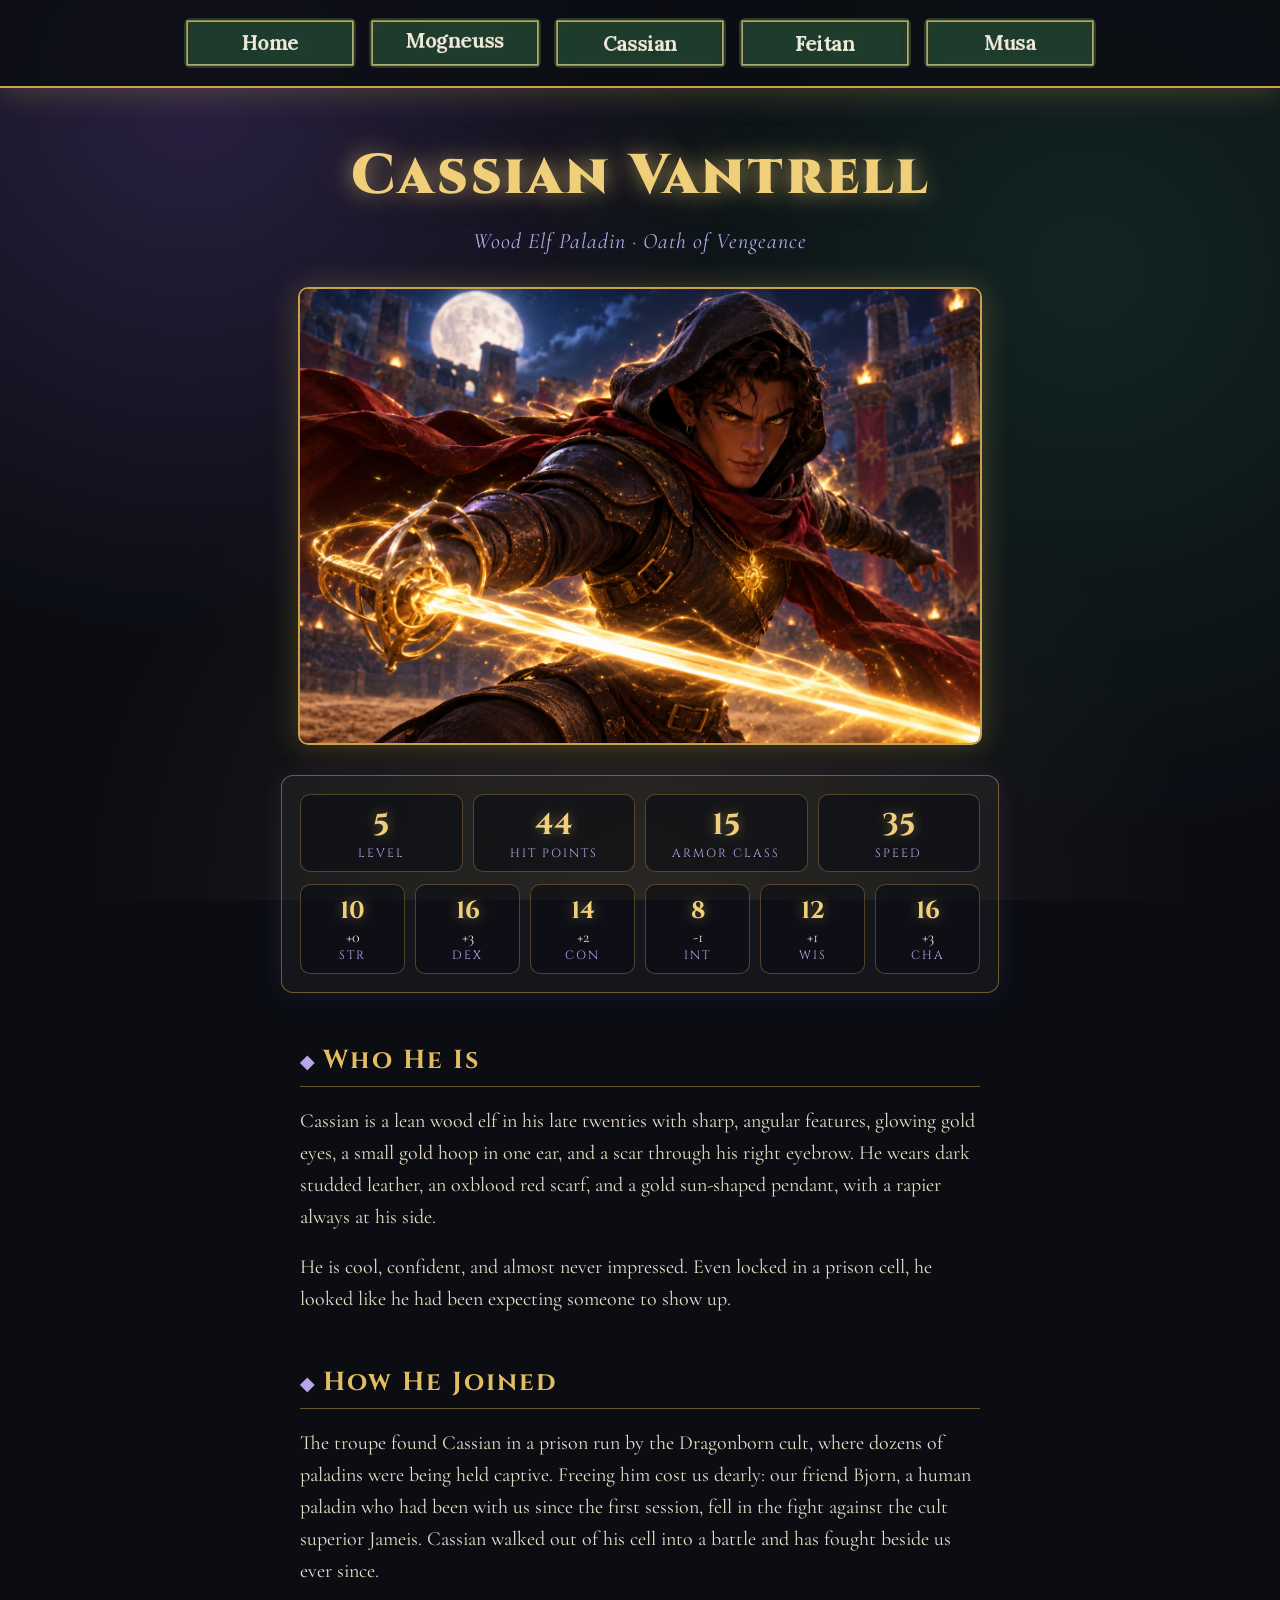
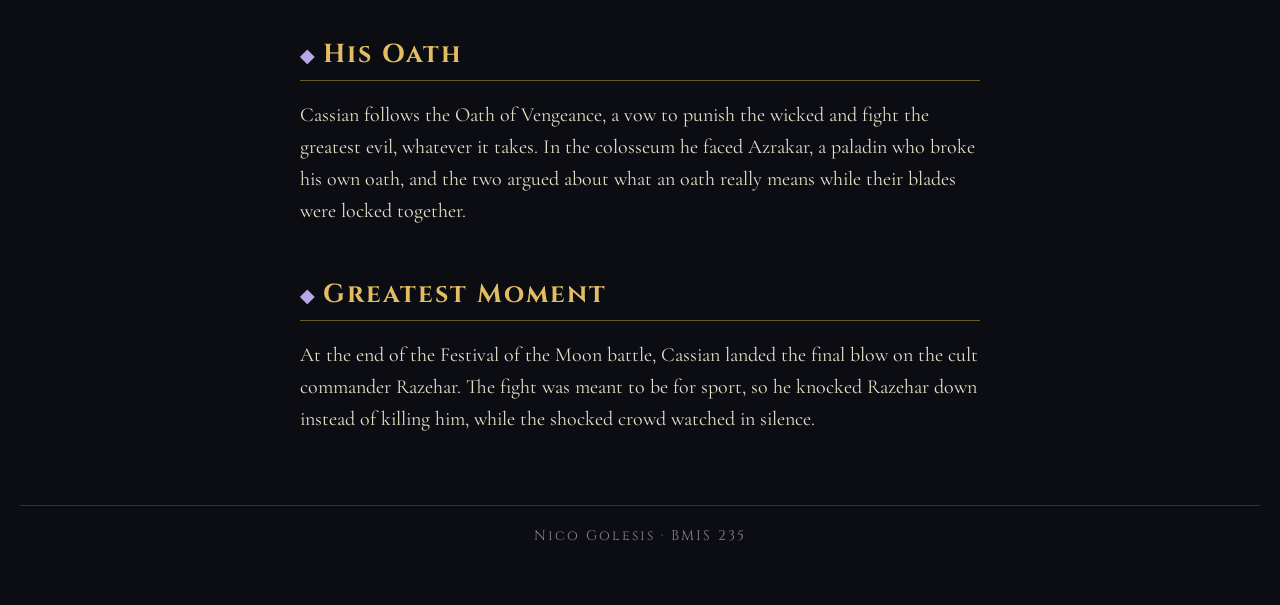
==== cassian.html @ 071c4ada "Rename page2.html to cassian.html" ====
<!DOCTYPE html>
<!--
  Author: Nico Golesis
  GU username: YOUR-GU-USERNAME
  Course: BMIS 235 - HTML-3
-->
<html lang="en">
<head>
<meta charset="utf-8">
<meta name="author" content="Nico Golesis">
<title>Cassian</title>
<link rel="stylesheet" href="styles.css">
</head>
<body>

<nav>
    <a href="index.html"><img src="img/home.png" alt="Home"></a>
    <a href="page1.html"><img src="img/page1.png" alt="Mogneuss"></a>
    <a href="page2.html"><img src="img/page2.png" alt="Cassian"></a>
    <a href="page3.html"><img src="img/page3.png" alt="Feitan"></a>
    <a href="page4.html"><img src="img/page4.png" alt="Musa"></a>
</nav>

<h1>Cassian Vantrell</h1>
<p class="subtitle">Wood Elf Paladin &middot; Oath of Vengeance</p>
<img class="photo" src="img/cassian.png" alt="Cassian Vantrell striking with his glowing rapier">


    <div class="stats">
    <div class="stat-row">
        <div class="stat"><span class="stat-value">5</span><span class="stat-label">Level</span></div>
        <div class="stat"><span class="stat-value">44</span><span class="stat-label">Hit Points</span></div>
        <div class="stat"><span class="stat-value">15</span><span class="stat-label">Armor Class</span></div>
        <div class="stat"><span class="stat-value">35</span><span class="stat-label">Speed</span></div>
    </div>
    <div class="stat-row">
        <div class="stat ability"><span class="stat-value">10</span><span class="mod">+0</span><span class="stat-label">STR</span></div>
        <div class="stat ability"><span class="stat-value">16</span><span class="mod">+3</span><span class="stat-label">DEX</span></div>
        <div class="stat ability"><span class="stat-value">14</span><span class="mod">+2</span><span class="stat-label">CON</span></div>
        <div class="stat ability"><span class="stat-value">8</span><span class="mod">-1</span><span class="stat-label">INT</span></div>
        <div class="stat ability"><span class="stat-value">12</span><span class="mod">+1</span><span class="stat-label">WIS</span></div>
        <div class="stat ability"><span class="stat-value">16</span><span class="mod">+3</span><span class="stat-label">CHA</span></div>
    </div>
</div>

<h2>Who He Is</h2>
<p>Cassian is a lean wood elf in his late twenties with sharp, angular features, glowing gold eyes, a small gold hoop in one ear, and a scar through his right eyebrow. He wears dark studded leather, an oxblood red scarf, and a gold sun-shaped pendant, with a rapier always at his side.</p>
<p>He is cool, confident, and almost never impressed. Even locked in a prison cell, he looked like he had been expecting someone to show up.</p>

<h2>How He Joined</h2>
<p>The troupe found Cassian in a prison run by the Dragonborn cult, where dozens of paladins were being held captive. Freeing him cost us dearly: our friend Bjorn, a human paladin who had been with us since the first session, fell in the fight against the cult superior Jameis. Cassian walked out of his cell into a battle and has fought beside us ever since.</p>

<h2>His Oath</h2>
<p>Cassian follows the Oath of Vengeance, a vow to punish the wicked and fight the greatest evil, whatever it takes. In the colosseum he faced Azrakar, a paladin who broke his own oath, and the two argued about what an oath really means while their blades were locked together.</p>

<h2>Greatest Moment</h2>
<p>At the end of the Festival of the Moon battle, Cassian landed the final blow on the cult commander Razehar. The fight was meant to be for sport, so he knocked Razehar down instead of killing him, while the shocked crowd watched in silence.</p>

<footer>Nico Golesis &middot; BMIS 235</footer>

</body>
</html>
---- styles.css ----
/* =====================================================================
   styles.css  ·  THE PHANTOM TROUPE
   ---------------------------------------------------------------------
   Brand: a moonlit night in Moon Hallow. Deep midnight background,
   glowing gold titles, lavender fey magic, and forest green accents.
   Every page links to this one file, so they all share the same look.
   ===================================================================== */

/* fantasy fonts from Google Fonts */
@import url("https://fonts.googleapis.com/css2?family=Cinzel:wght@500;700;900&family=Cormorant+Garamond:ital,wght@0,500;0,600;1,500&display=swap");

body {
    font-family: "Cormorant Garamond", Georgia, serif;
    font-size: 20px;
    color: #e8dfc8;
    margin: 0;
    padding: 0 20px 60px 20px;
    /* night sky: a lavender glow, a green glow, and deep midnight */
    background-color: #0b0d13;
    background-image:
        radial-gradient(circle at 15% 10%, rgba(130, 90, 200, 0.25), transparent 40%),
        radial-gradient(circle at 85% 30%, rgba(40, 120, 90, 0.22), transparent 45%),
        radial-gradient(circle at 50% 100%, rgba(201, 162, 74, 0.12), transparent 50%);
    background-attachment: fixed;
}

/* the menu sticks to the top of the screen as you scroll */
nav {
    position: sticky;
    top: 0;
    z-index: 10;
    margin: 0 -20px;
    padding: 14px;
    text-align: center;
    background-color: rgba(11, 13, 19, 0.85);
    backdrop-filter: blur(8px);
    border-bottom: 2px solid #c9a24a;
    box-shadow: 0 6px 30px rgba(201, 162, 74, 0.25);
}

nav a {
    text-decoration: none;
}

nav img {
    height: 50px;
    margin: 4px;
    vertical-align: middle;
    border-radius: 6px;
    transition: transform 0.2s, box-shadow 0.2s;
}

/* buttons lift and glow gold when you hover over them */
nav img:hover {
    transform: translateY(-4px);
    box-shadow: 0 0 18px rgba(232, 196, 104, 0.8);
}

/* big glowing gold title */
h1 {
    font-family: "Cinzel", Georgia, serif;
    font-weight: 900;
    font-size: 56px;
    letter-spacing: 3px;
    text-align: center;
    margin: 50px 0 0 0;
    color: #f0cf7a;
    text-shadow: 0 0 20px rgba(240, 207, 122, 0.55), 0 0 45px rgba(201, 162, 74, 0.3);
    animation: glow 4s ease-in-out infinite;
}

/* the title slowly pulses like magic */
@keyframes glow {
    0%, 100% { text-shadow: 0 0 20px rgba(240, 207, 122, 0.5), 0 0 45px rgba(201, 162, 74, 0.25); }
    50%      { text-shadow: 0 0 32px rgba(240, 207, 122, 0.9), 0 0 70px rgba(201, 162, 74, 0.5); }
}

/* the short line under each page title */
.subtitle {
    text-align: center;
    font-style: italic;
    font-size: 22px;
    color: #b9a6e8;
    letter-spacing: 1px;
    margin-top: 10px;
}

h2 {
    font-family: "Cinzel", Georgia, serif;
    font-weight: 700;
    font-size: 26px;
    letter-spacing: 2px;
    color: #e3bd62;
    max-width: 680px;
    margin: 50px auto 0 auto;
    padding-bottom: 8px;
    border-bottom: 1px solid rgba(201, 162, 74, 0.5);
}

/* a little diamond before every section heading */
h2::before {
    content: "\25C6  ";
    color: #b9a6e8;
    font-size: 18px;
}

p {
    max-width: 680px;
    margin: 18px auto;
    line-height: 1.6;
}

ul {
    max-width: 640px;
    margin: 18px auto;
    line-height: 1.7;
}

li::marker {
    color: #c9a24a;
}

strong {
    color: #f0cf7a;
    font-weight: 600;
}

/* photos with a gold frame and a soft glow */
.photo {
    display: block;
    width: 100%;
    max-width: 680px;
    margin: 28px auto 8px auto;
    border: 2px solid #c9a24a;
    border-radius: 10px;
    box-shadow: 0 0 30px rgba(201, 162, 74, 0.3);
}

.caption {
    text-align: center;
    font-style: italic;
    font-size: 17px;
    color: #9a90a8;
    margin-top: 0;
}

/* glowing glass cards, used for the party or any special section */
.card {
    max-width: 680px;
    margin: 30px auto;
    padding: 8px 26px 14px 26px;
    background-color: rgba(255, 255, 255, 0.04);
    border: 1px solid rgba(201, 162, 74, 0.4);
    border-radius: 12px;
    box-shadow: 0 0 25px rgba(130, 90, 200, 0.15);
    transition: transform 0.2s, box-shadow 0.2s;
}

.card:hover {
    transform: translateY(-4px);
    box-shadow: 0 0 35px rgba(185, 166, 232, 0.35);
}

.card h2 {
    margin-top: 18px;
    border-bottom: none;
}

/* a grayed out card for fallen friends */
.memoriam {
    filter: grayscale(1);
    opacity: 0.75;
}

/* ===== STAT BOX: a mini character sheet on each character page ===== */
.stats {
    max-width: 680px;
    margin: 30px auto;
    padding: 18px;
    background-color: rgba(255, 255, 255, 0.04);
    border: 1px solid rgba(201, 162, 74, 0.5);
    border-radius: 12px;
    box-shadow: 0 0 25px rgba(130, 90, 200, 0.15);
}

/* each row of boxes sits side by side and wraps on small screens */
.stat-row {
    display: flex;
    flex-wrap: wrap;
    justify-content: center;
    gap: 10px;
    margin-bottom: 12px;
}

.stat-row:last-child {
    margin-bottom: 0;
}

/* one small box, like Level or Armor Class */
.stat {
    flex: 1;
    min-width: 90px;
    padding: 10px 6px;
    text-align: center;
    background-color: rgba(11, 13, 19, 0.6);
    border: 1px solid rgba(201, 162, 74, 0.35);
    border-radius: 10px;
}

/* the big number in the box */
.stat-value {
    display: block;
    font-family: "Cinzel", Georgia, serif;
    font-size: 30px;
    font-weight: 700;
    color: #f0cf7a;
    text-shadow: 0 0 12px rgba(240, 207, 122, 0.4);
}

/* the small name under the number */
.stat-label {
    display: block;
    font-family: "Cinzel", Georgia, serif;
    font-size: 12px;
    letter-spacing: 2px;
    color: #b9a6e8;
    text-transform: uppercase;
}

/* the ability score boxes are a little smaller */
.ability {
    min-width: 80px;
}

.ability .stat-value {
    font-size: 24px;
}

/* the +3 style modifier under each ability score */
.mod {
    display: block;
    font-size: 16px;
    color: #e8dfc8;
}

footer {
    text-align: center;
    font-family: "Cinzel", Georgia, serif;
    font-size: 14px;
    letter-spacing: 2px;
    color: #8a8296;
    margin-top: 70px;
    padding-top: 20px;
    border-top: 1px solid rgba(201, 162, 74, 0.25);
}

/* on phones, shrink the big title so it fits */
@media (max-width: 600px) {
    h1 { font-size: 38px; }
    nav img { height: 40px; }
}
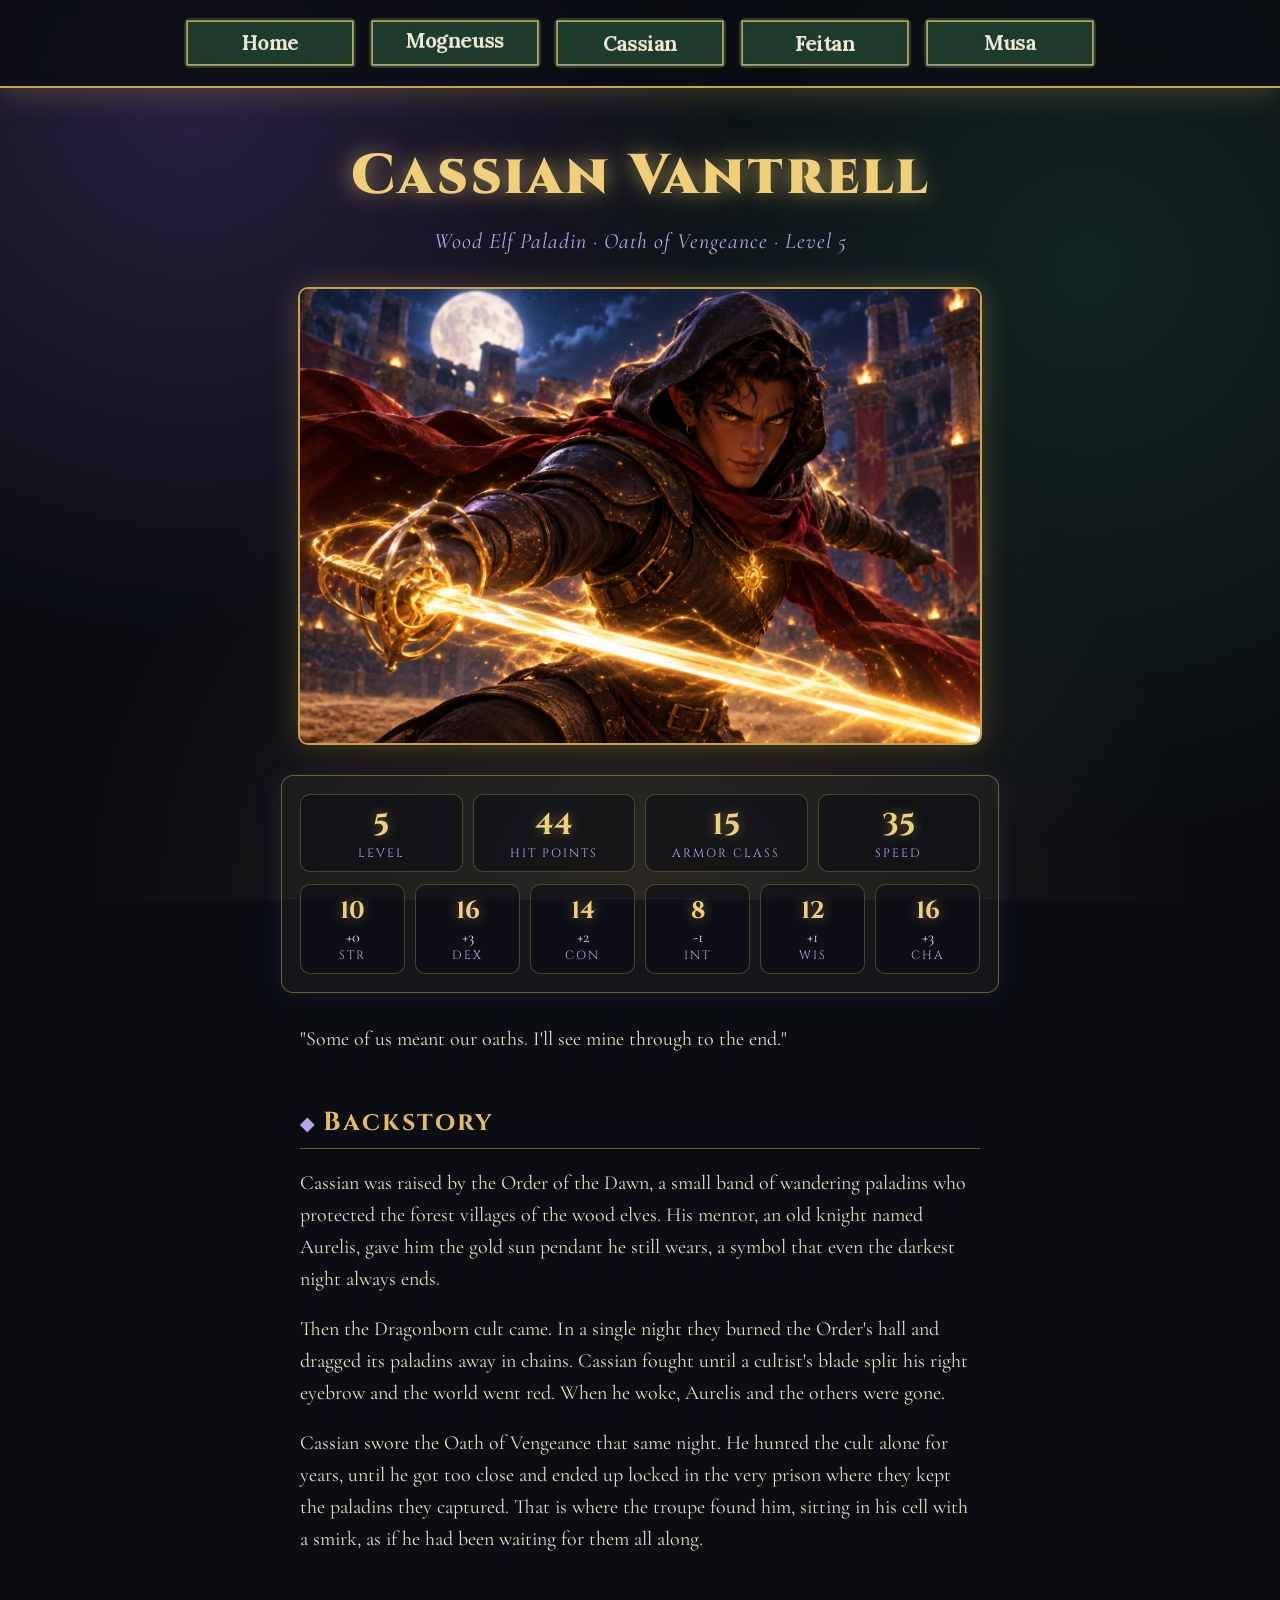
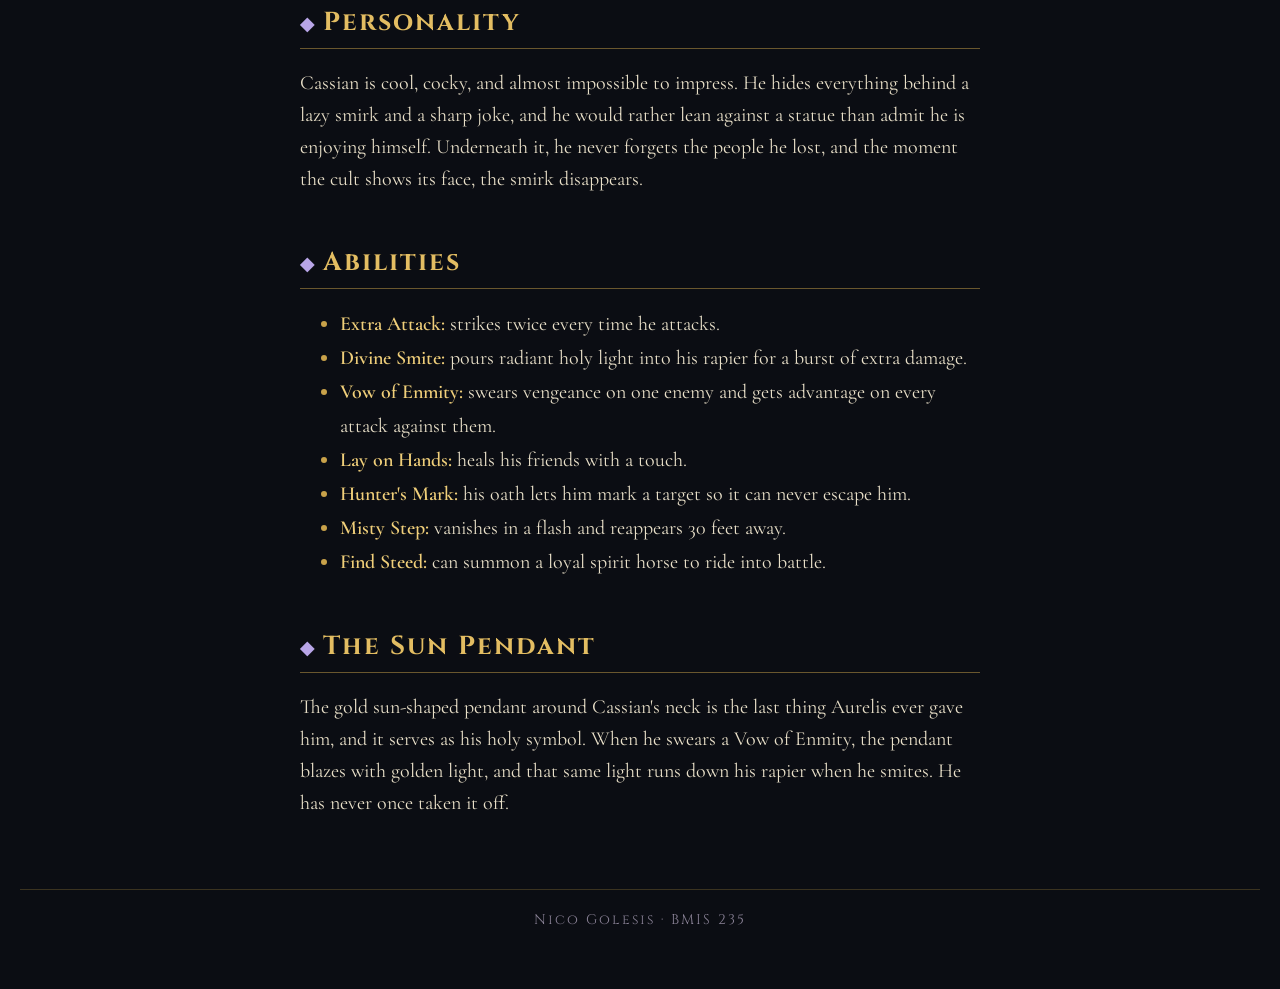
==== commit 4666dcd4: "Revise Cassian character profile and navigation Updated character details and navigation links in ca" ====
--- a/cassian.html
+++ b/cassian.html
@@ -15,18 +15,17 @@
 
 <nav>
     <a href="index.html"><img src="img/home.png" alt="Home"></a>
-    <a href="page1.html"><img src="img/page1.png" alt="Mogneuss"></a>
-    <a href="page2.html"><img src="img/page2.png" alt="Cassian"></a>
-    <a href="page3.html"><img src="img/page3.png" alt="Feitan"></a>
-    <a href="page4.html"><img src="img/page4.png" alt="Musa"></a>
+    <a href="mogneuss.html"><img src="img/page1.png" alt="Mogneuss"></a>
+    <a href="cassian.html" class="current"><img src="img/page2.png" alt="Cassian"></a>
+    <a href="feitan.html"><img src="img/page3.png" alt="Feitan"></a>
+    <a href="musa.html"><img src="img/page4.png" alt="Musa"></a>
 </nav>
 
 <h1>Cassian Vantrell</h1>
-<p class="subtitle">Wood Elf Paladin &middot; Oath of Vengeance</p>
+<p class="subtitle">Wood Elf Paladin &middot; Oath of Vengeance &middot; Level 5</p>
 <img class="photo" src="img/cassian.png" alt="Cassian Vantrell striking with his glowing rapier">
 
-
-    <div class="stats">
+<div class="stats">
     <div class="stat-row">
         <div class="stat"><span class="stat-value">5</span><span class="stat-label">Level</span></div>
         <div class="stat"><span class="stat-value">44</span><span class="stat-label">Hit Points</span></div>
@@ -43,18 +42,29 @@
     </div>
 </div>
 
-<h2>Who He Is</h2>
-<p>Cassian is a lean wood elf in his late twenties with sharp, angular features, glowing gold eyes, a small gold hoop in one ear, and a scar through his right eyebrow. He wears dark studded leather, an oxblood red scarf, and a gold sun-shaped pendant, with a rapier always at his side.</p>
-<p>He is cool, confident, and almost never impressed. Even locked in a prison cell, he looked like he had been expecting someone to show up.</p>
+<p class="quote">"Some of us meant our oaths. I'll see mine through to the end."</p>
 
-<h2>How He Joined</h2>
-<p>The troupe found Cassian in a prison run by the Dragonborn cult, where dozens of paladins were being held captive. Freeing him cost us dearly: our friend Bjorn, a human paladin who had been with us since the first session, fell in the fight against the cult superior Jameis. Cassian walked out of his cell into a battle and has fought beside us ever since.</p>
+<h2>Backstory</h2>
+<p>Cassian was raised by the Order of the Dawn, a small band of wandering paladins who protected the forest villages of the wood elves. His mentor, an old knight named Aurelis, gave him the gold sun pendant he still wears, a symbol that even the darkest night always ends.</p>
+<p>Then the Dragonborn cult came. In a single night they burned the Order's hall and dragged its paladins away in chains. Cassian fought until a cultist's blade split his right eyebrow and the world went red. When he woke, Aurelis and the others were gone.</p>
+<p>Cassian swore the Oath of Vengeance that same night. He hunted the cult alone for years, until he got too close and ended up locked in the very prison where they kept the paladins they captured. That is where the troupe found him, sitting in his cell with a smirk, as if he had been waiting for them all along.</p>
 
-<h2>His Oath</h2>
-<p>Cassian follows the Oath of Vengeance, a vow to punish the wicked and fight the greatest evil, whatever it takes. In the colosseum he faced Azrakar, a paladin who broke his own oath, and the two argued about what an oath really means while their blades were locked together.</p>
+<h2>Personality</h2>
+<p>Cassian is cool, cocky, and almost impossible to impress. He hides everything behind a lazy smirk and a sharp joke, and he would rather lean against a statue than admit he is enjoying himself. Underneath it, he never forgets the people he lost, and the moment the cult shows its face, the smirk disappears.</p>
 
-<h2>Greatest Moment</h2>
-<p>At the end of the Festival of the Moon battle, Cassian landed the final blow on the cult commander Razehar. The fight was meant to be for sport, so he knocked Razehar down instead of killing him, while the shocked crowd watched in silence.</p>
+<h2>Abilities</h2>
+<ul>
+    <li><strong>Extra Attack:</strong> strikes twice every time he attacks.</li>
+    <li><strong>Divine Smite:</strong> pours radiant holy light into his rapier for a burst of extra damage.</li>
+    <li><strong>Vow of Enmity:</strong> swears vengeance on one enemy and gets advantage on every attack against them.</li>
+    <li><strong>Lay on Hands:</strong> heals his friends with a touch.</li>
+    <li><strong>Hunter's Mark:</strong> his oath lets him mark a target so it can never escape him.</li>
+    <li><strong>Misty Step:</strong> vanishes in a flash and reappears 30 feet away.</li>
+    <li><strong>Find Steed:</strong> can summon a loyal spirit horse to ride into battle.</li>
+</ul>
+
+<h2>The Sun Pendant</h2>
+<p>The gold sun-shaped pendant around Cassian's neck is the last thing Aurelis ever gave him, and it serves as his holy symbol. When he swears a Vow of Enmity, the pendant blazes with golden light, and that same light runs down his rapier when he smites. He has never once taken it off.</p>
 
 <footer>Nico Golesis &middot; BMIS 235</footer>
 
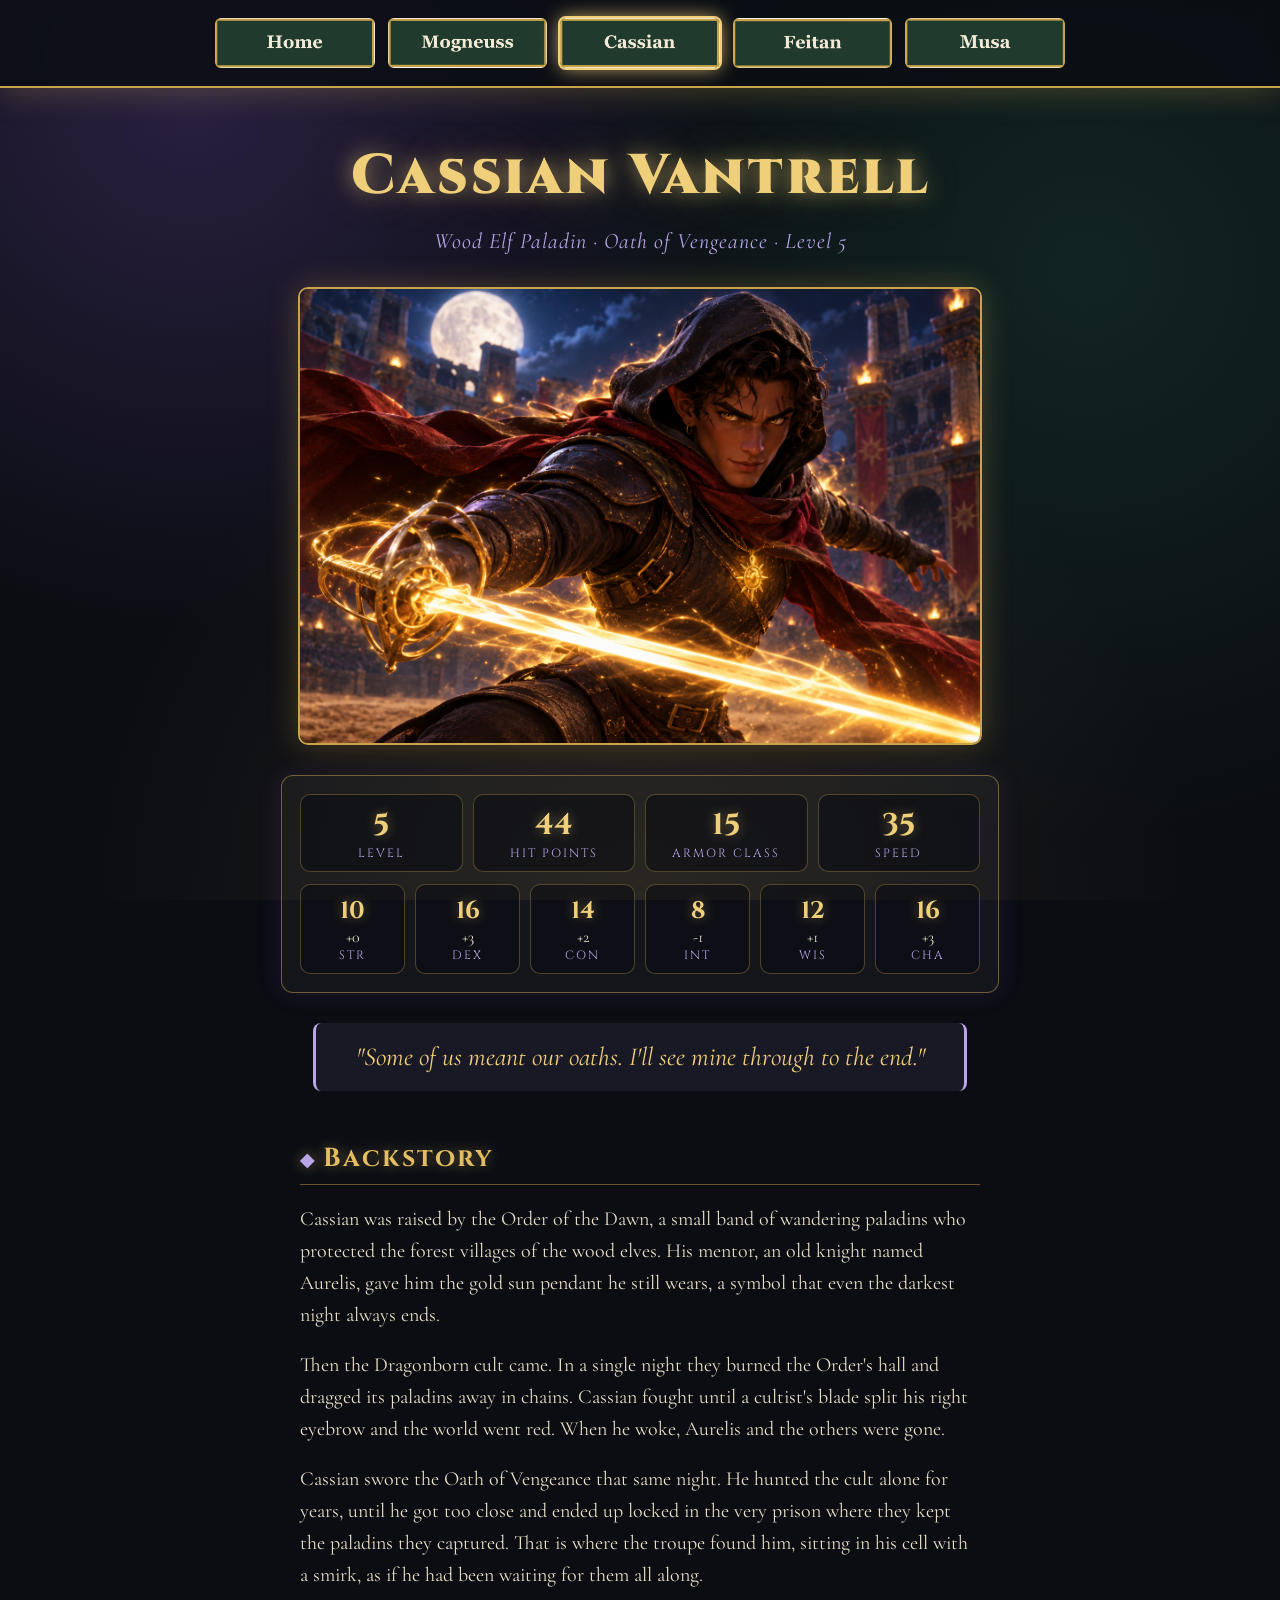
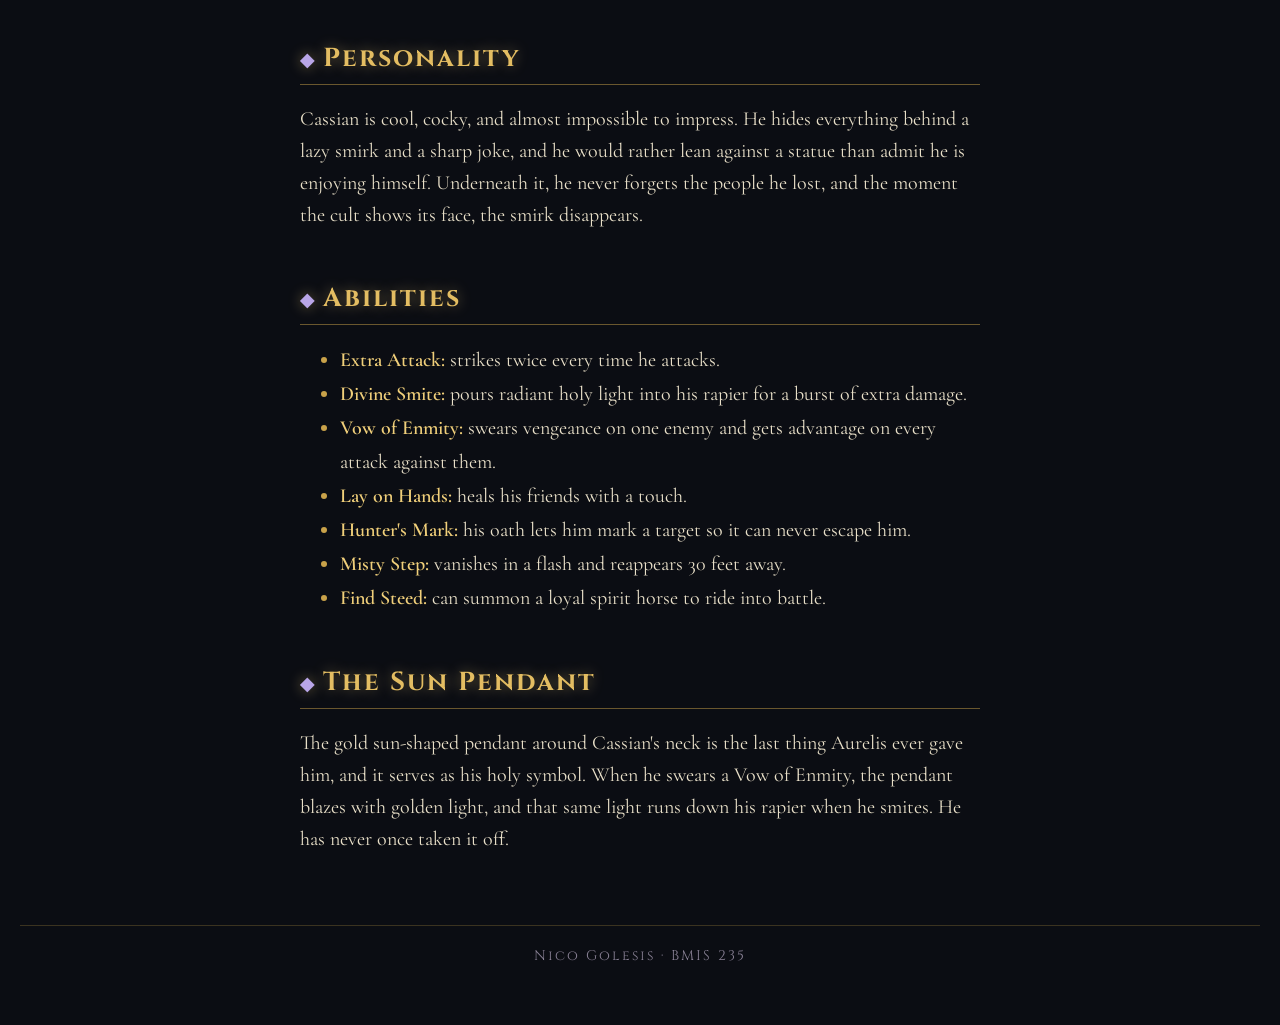
==== commit 6b26da55: "Update navigation menu images for cassian.html" ====
--- a/cassian.html
+++ b/cassian.html
@@ -14,13 +14,13 @@
 <body>
 
 <nav>
-    <a href="index.html"><img src="img/home.png" alt="Home"></a>
-    <a href="mogneuss.html"><img src="img/page1.png" alt="Mogneuss"></a>
-    <a href="cassian.html" class="current"><img src="img/page2.png" alt="Cassian"></a>
-    <a href="feitan.html"><img src="img/page3.png" alt="Feitan"></a>
-    <a href="musa.html"><img src="img/page4.png" alt="Musa"></a>
+    <a href="index.html"><img src="img/Menu-home.png" alt="Home"></a>
+    <a href="mogneuss.html"><img src="img/Menu-mogneuss.png" alt="Mogneuss"></a>
+    <a href="cassian.html" class="current"><img src="img/Menu-cassian.png" alt="Cassian"></a>
+    <a href="feitan.html"><img src="img/Menu-feitan.png" alt="Feitan"></a>
+    <a href="musa.html"><img src="img/Menu-musa.png" alt="Musa"></a>
 </nav>
-
+  
 <h1>Cassian Vantrell</h1>
 <p class="subtitle">Wood Elf Paladin &middot; Oath of Vengeance &middot; Level 5</p>
 <img class="photo" src="img/cassian.png" alt="Cassian Vantrell striking with his glowing rapier">
--- a/styles.css
+++ b/styles.css
@@ -259,3 +259,43 @@
     h1 { font-size: 38px; }
     nav img { height: 40px; }
 }
+
+/* ===== NEW STYLE 1: the current page's menu button glows gold ===== */
+nav a.current img {
+    box-shadow: 0 0 0 2px #f0cf7a, 0 0 20px rgba(240, 207, 122, 0.85);
+}
+
+/* ===== NEW STYLE 2: a big signature quote for each character ===== */
+.quote {
+    max-width: 600px;
+    margin: 30px auto;
+    padding: 16px 24px;
+    text-align: center;
+    font-style: italic;
+    font-size: 26px;
+    line-height: 1.4;
+    color: #f0cf7a;
+    border-left: 3px solid #b9a6e8;
+    border-right: 3px solid #b9a6e8;
+    background-color: rgba(185, 166, 232, 0.08);
+    border-radius: 8px;
+}
+
+/* ===== NEW STYLE 3: links glow lavender and turn gold on hover ===== */
+.links a {
+    color: #b9a6e8;
+    font-weight: 600;
+    text-decoration: none;
+    border-bottom: 1px dashed #b9a6e8;
+    transition: color 0.2s, border-color 0.2s;
+}
+
+.links a:hover {
+    color: #f0cf7a;
+    border-bottom-color: #f0cf7a;
+}
+
+/* ===== NEW STYLE 4: section headings glow softly gold ===== */
+h2 {
+    text-shadow: 0 0 14px rgba(240, 207, 122, 0.45);
+}
